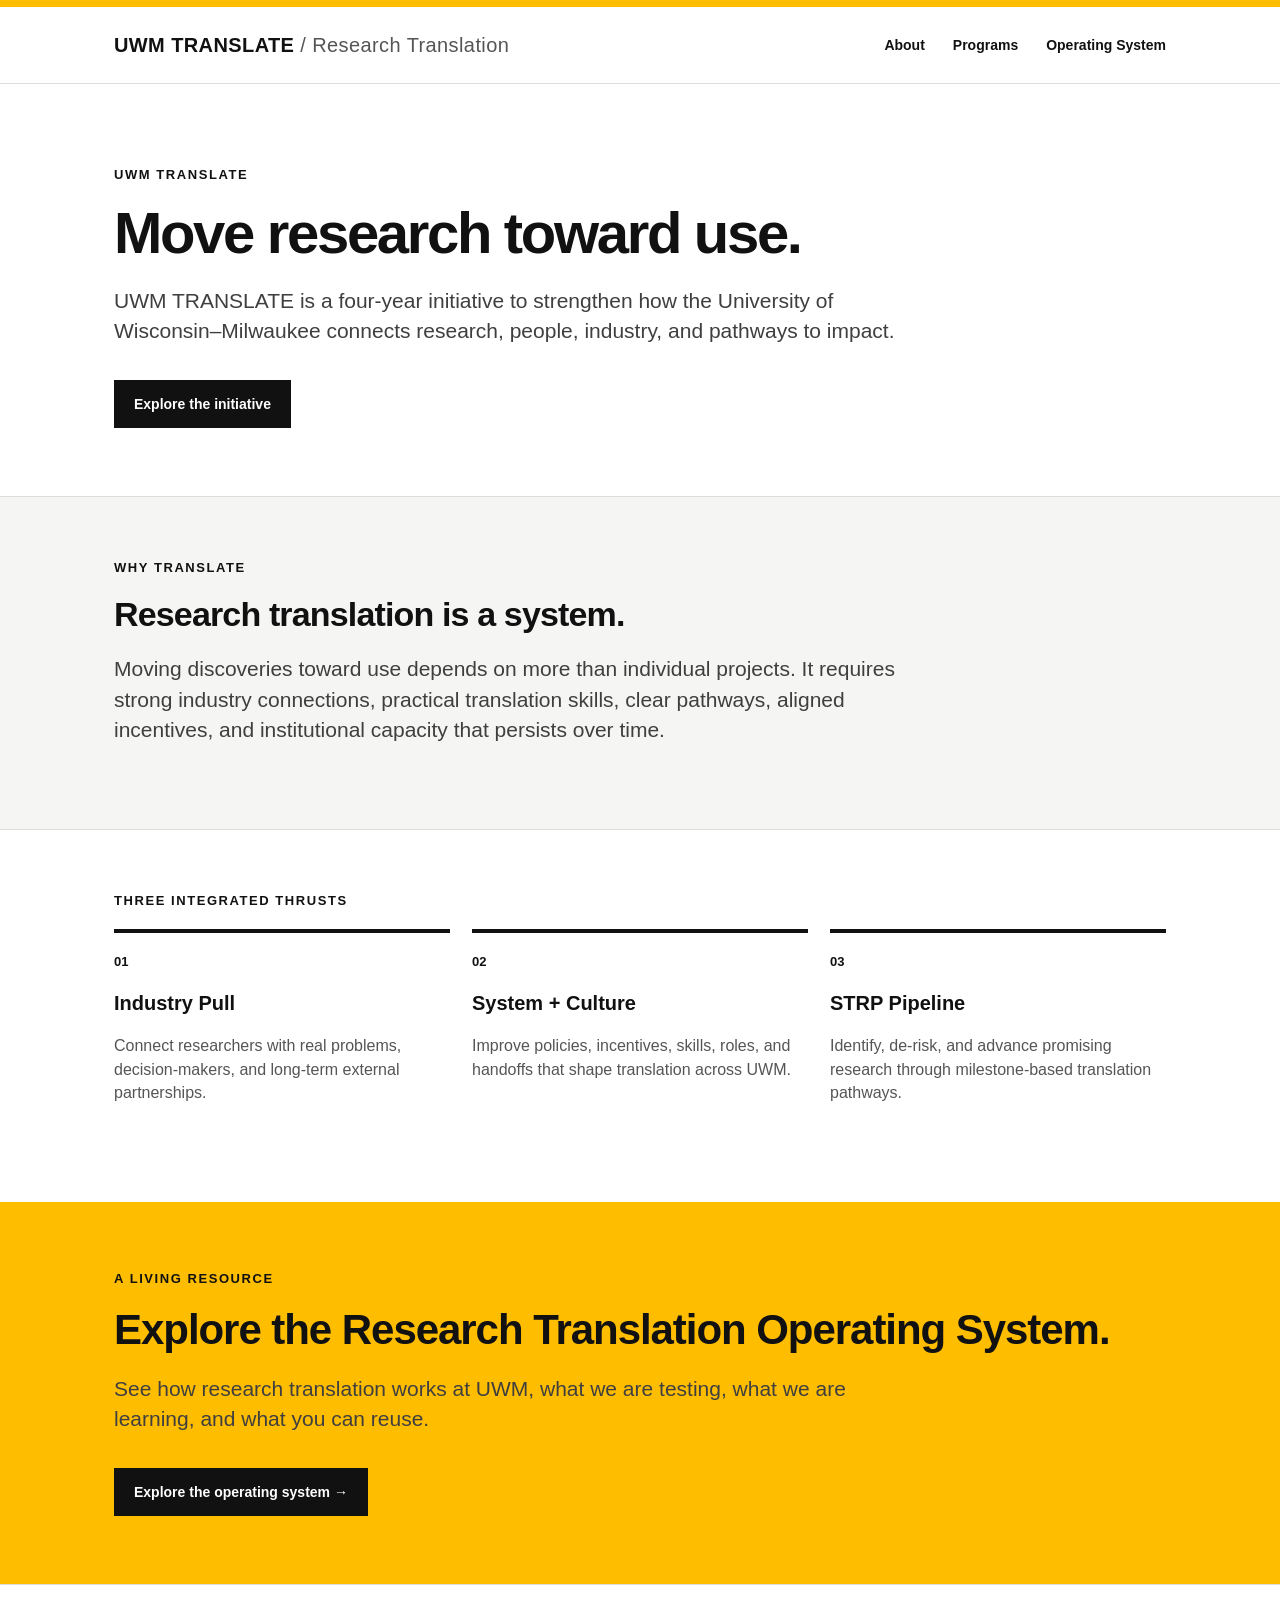
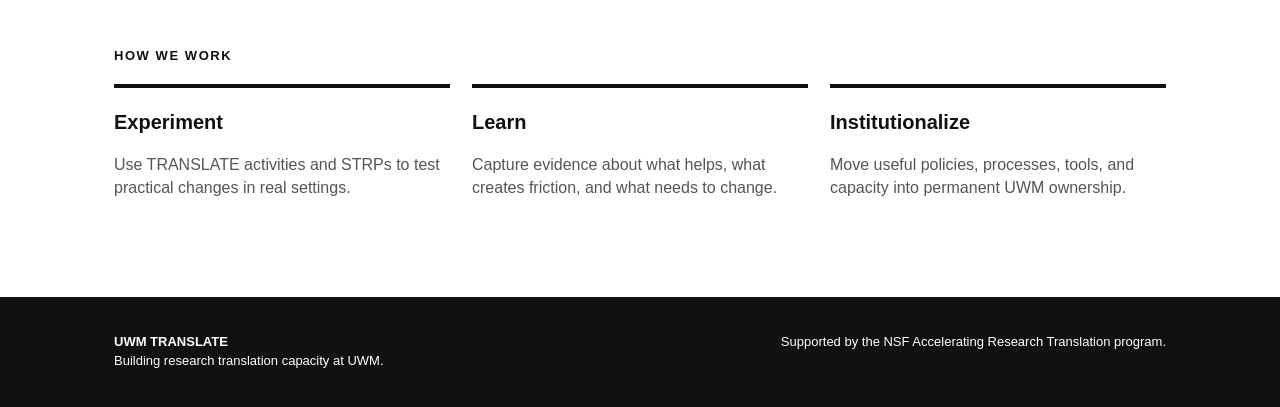
==== index.html @ 9ba5ec80 "Add files via upload" ====
<!doctype html><html><head><meta charset="utf-8"><meta name="viewport" content="width=device-width,initial-scale=1"><title>UWM TRANSLATE</title><link rel="stylesheet" href="css/styles.css"></head><body>

<header><div class="wrap"><nav>
<a class="brand" href="index.html">UWM TRANSLATE <span>/ Research Translation</span></a>
<div class="navlinks"><a href="index.html#about">About</a><a href="index.html#programs">Programs</a><a href="os/index.html">Operating System</a></div>
</nav></div></header>
<main>
<section class="hero"><div class="wrap"><div class="eyebrow">UWM TRANSLATE</div><h1>Move research toward use.</h1><p class="lead">UWM TRANSLATE is a four-year initiative to strengthen how the University of Wisconsin–Milwaukee connects research, people, industry, and pathways to impact.</p><a class="button" href="#about">Explore the initiative</a></div></section>

<section class="section light" id="about"><div class="wrap"><div class="eyebrow">Why TRANSLATE</div><h2>Research translation is a system.</h2><p class="lead">Moving discoveries toward use depends on more than individual projects. It requires strong industry connections, practical translation skills, clear pathways, aligned incentives, and institutional capacity that persists over time.</p></div></section>

<section class="section" id="programs"><div class="wrap"><div class="eyebrow">Three integrated thrusts</div><div class="grid3">
<div class="card"><div class="number">01</div><h3>Industry Pull</h3><p>Connect researchers with real problems, decision-makers, and long-term external partnerships.</p></div>
<div class="card"><div class="number">02</div><h3>System + Culture</h3><p>Improve policies, incentives, skills, roles, and handoffs that shape translation across UWM.</p></div>
<div class="card"><div class="number">03</div><h3>STRP Pipeline</h3><p>Identify, de-risk, and advance promising research through milestone-based translation pathways.</p></div>
</div></div></section>

<section class="portal gold"><div class="wrap"><div class="eyebrow">A living resource</div><h2>Explore the Research Translation Operating System.</h2><p class="lead">See how research translation works at UWM, what we are testing, what we are learning, and what you can reuse.</p><a class="button" href="os/index.html">Explore the operating system →</a></div></section>

<section class="section"><div class="wrap"><div class="eyebrow">How we work</div><div class="grid3">
<div class="card"><h3>Experiment</h3><p>Use TRANSLATE activities and STRPs to test practical changes in real settings.</p></div>
<div class="card"><h3>Learn</h3><p>Capture evidence about what helps, what creates friction, and what needs to change.</p></div>
<div class="card"><h3>Institutionalize</h3><p>Move useful policies, processes, tools, and capacity into permanent UWM ownership.</p></div>
</div></div></section>
</main><footer><div class="wrap footerline"><div><strong>UWM TRANSLATE</strong><br>Building research translation capacity at UWM.</div><div>Supported by the NSF Accelerating Research Translation program.</div></div></footer></body></html>
---- css/styles.css ----
:root{--gold:#ffbd00;--black:#111;--gray:#666;--light:#f5f5f3;--line:#deded9;--white:#fff}
*{box-sizing:border-box} body{margin:0;font-family:Arial,Helvetica,sans-serif;color:var(--black);background:#fff;line-height:1.45}
a{color:inherit;text-decoration:none}.wrap{max-width:1120px;margin:auto;padding:0 34px}
header{border-top:7px solid var(--gold);border-bottom:1px solid var(--line);background:#fff}
nav{height:76px;display:flex;align-items:center;justify-content:space-between}.brand{font-weight:800;letter-spacing:.02em;font-size:20px}
.brand span{font-weight:400;color:#555}.navlinks{display:flex;gap:28px;font-size:14px;font-weight:700}.navlinks a:hover{border-bottom:3px solid var(--gold)}
.hero{padding:82px 0 68px}.eyebrow{font-size:13px;font-weight:800;letter-spacing:.12em;text-transform:uppercase;margin-bottom:18px}
h1{font-size:58px;line-height:1.02;letter-spacing:-.04em;max-width:880px;margin:0 0 24px}h2{font-size:34px;line-height:1.1;letter-spacing:-.025em;margin:0 0 18px}
h3{font-size:20px;margin:0 0 8px}.lead{font-size:21px;max-width:790px;color:#3f3f3f}
.section{padding:62px 0;border-top:1px solid var(--line)}.gold{background:var(--gold);border:0}.light{background:var(--light)}
.grid3{display:grid;grid-template-columns:repeat(3,1fr);gap:22px}.grid2{display:grid;grid-template-columns:repeat(2,1fr);gap:22px}
.card{border-top:4px solid var(--black);padding:20px 0}.card p,.small{color:#555}.number{font-size:13px;font-weight:800;margin-bottom:18px}
.button{display:inline-block;background:#111;color:white;padding:14px 20px;font-weight:800;font-size:14px;margin-top:12px}
.button.alt{background:white;color:#111;border:1px solid #111}.portal{padding:68px 0}.portal h2{font-size:42px}
.domains{display:grid;grid-template-columns:repeat(3,1fr);gap:1px;background:#bbb;border:1px solid #bbb;margin-top:32px}
.domain{background:white;padding:24px;min-height:150px}.domain:hover{background:#fff7d6}.domain .arrow{font-size:24px;margin-top:14px}
.steps{display:grid;grid-template-columns:repeat(4,1fr);gap:22px;margin-top:30px}.step{border-top:3px solid #111;padding-top:14px}
footer{background:#111;color:white;padding:36px 0;font-size:13px}.footerline{display:flex;justify-content:space-between;gap:20px}
.breadcrumb{font-size:13px;color:#666;padding-top:28px}.artifact{border-top:1px solid var(--line);padding:22px 0}.status{display:inline-block;background:#eee;padding:4px 8px;font-size:11px;font-weight:800;text-transform:uppercase}
@media(max-width:760px){h1{font-size:42px}.grid3,.grid2,.domains,.steps{grid-template-columns:1fr}.navlinks{display:none}.wrap{padding:0 20px}.hero{padding:55px 0}}
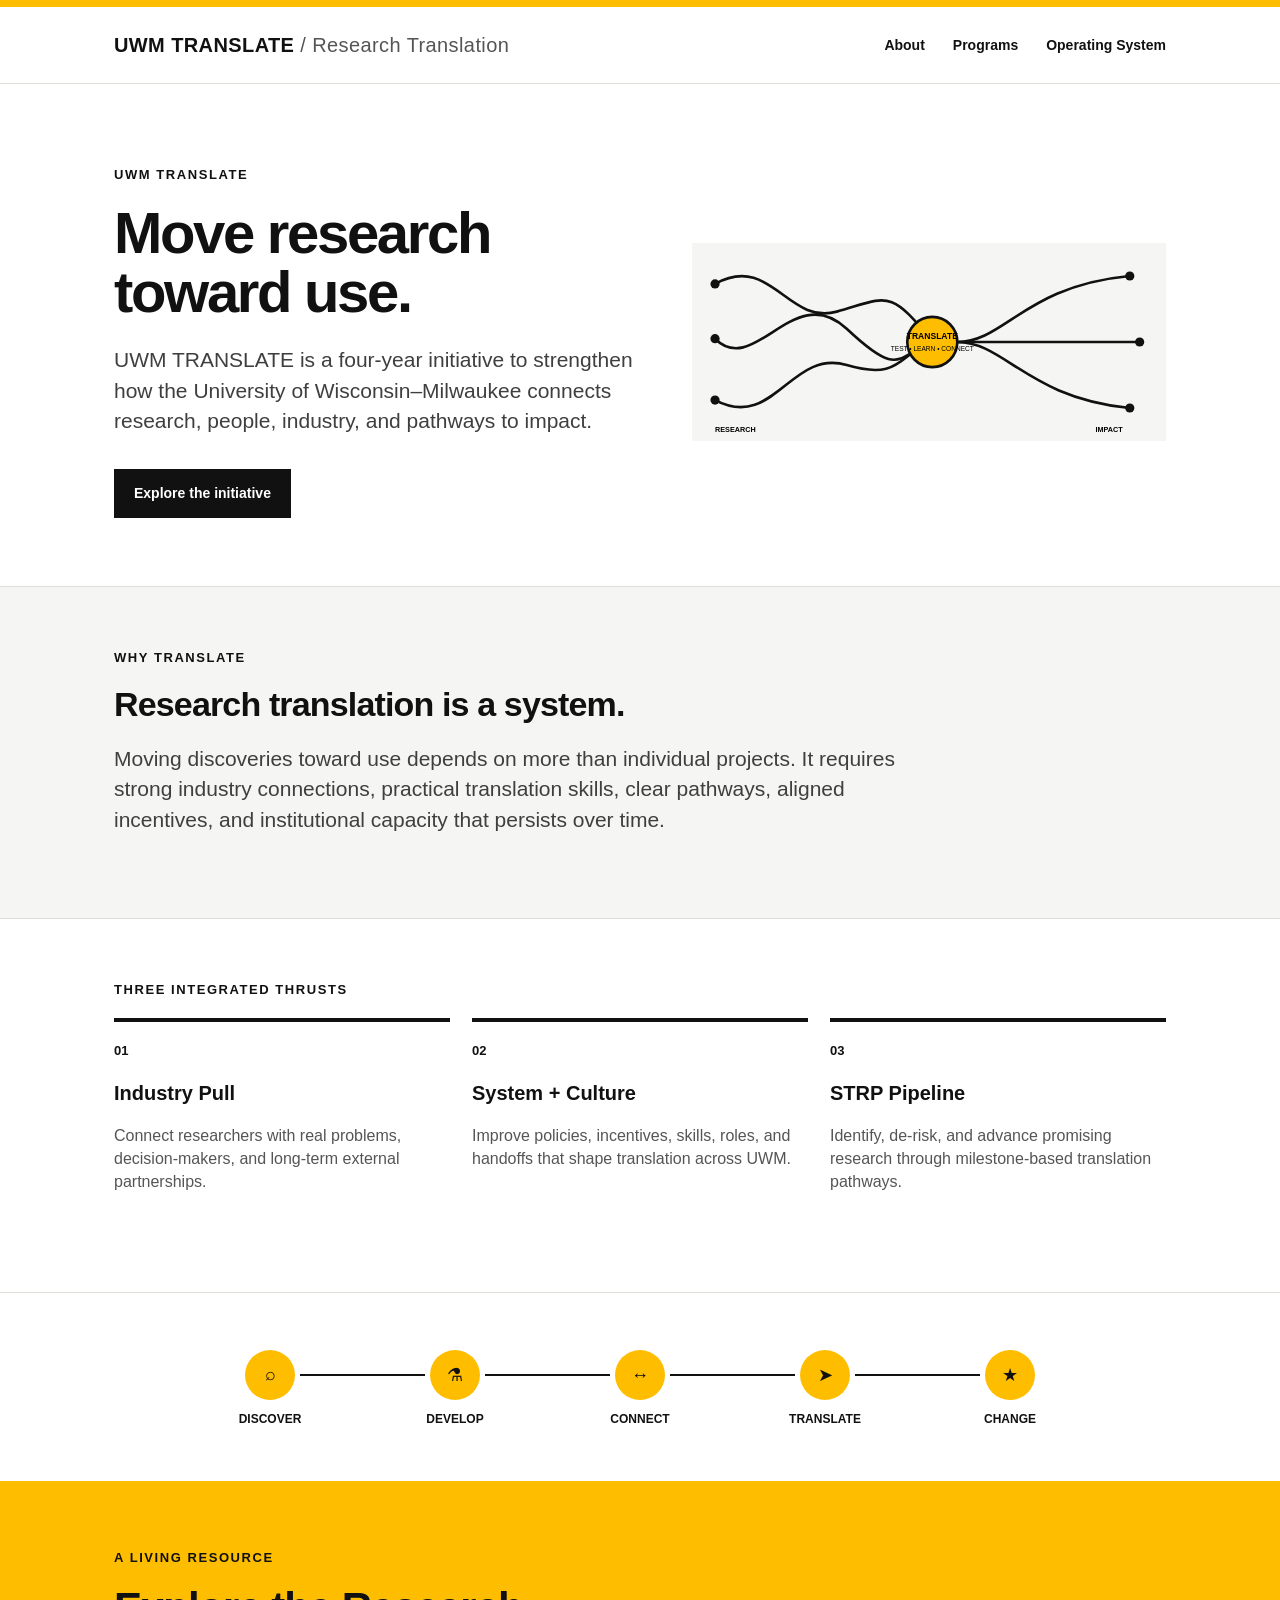
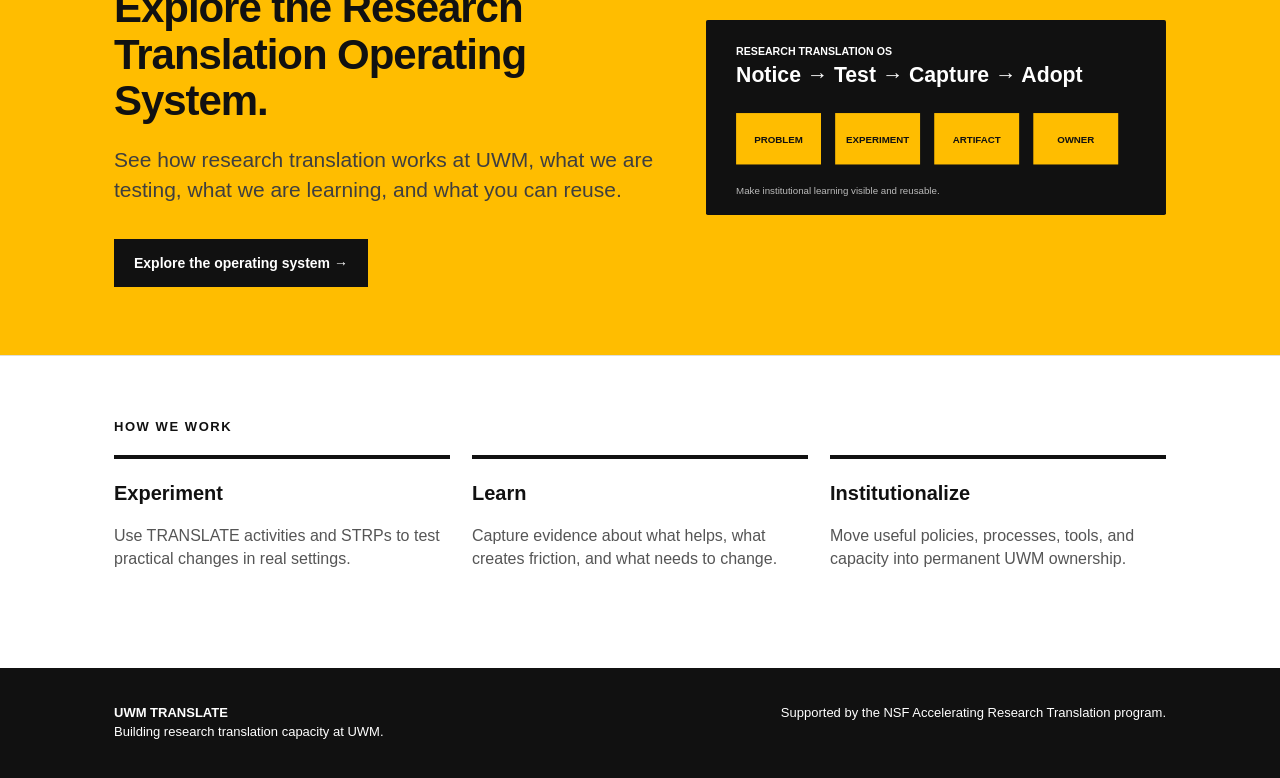
==== commit 9b04fb18: "Add files via upload" ====
--- a/index.html
+++ b/index.html
@@ -5,7 +5,10 @@
 <div class="navlinks"><a href="index.html#about">About</a><a href="index.html#programs">Programs</a><a href="os/index.html">Operating System</a></div>
 </nav></div></header>
 <main>
-<section class="hero"><div class="wrap"><div class="eyebrow">UWM TRANSLATE</div><h1>Move research toward use.</h1><p class="lead">UWM TRANSLATE is a four-year initiative to strengthen how the University of Wisconsin–Milwaukee connects research, people, industry, and pathways to impact.</p><a class="button" href="#about">Explore the initiative</a></div></section>
+<section class="hero"><div class="wrap hero-split">
+<div><div class="eyebrow">UWM TRANSLATE</div><h1>Move research toward use.</h1><p class="lead">UWM TRANSLATE is a four-year initiative to strengthen how the University of Wisconsin–Milwaukee connects research, people, industry, and pathways to impact.</p><a class="button" href="#about">Explore the initiative</a></div>
+<div class="hero-art"><img src="assets/research-to-impact.svg" alt="Research paths moving through translation toward multiple forms of impact"></div>
+</div></section>
 
 <section class="section light" id="about"><div class="wrap"><div class="eyebrow">Why TRANSLATE</div><h2>Research translation is a system.</h2><p class="lead">Moving discoveries toward use depends on more than individual projects. It requires strong industry connections, practical translation skills, clear pathways, aligned incentives, and institutional capacity that persists over time.</p></div></section>
 
@@ -14,8 +17,12 @@
 <div class="card"><div class="number">02</div><h3>System + Culture</h3><p>Improve policies, incentives, skills, roles, and handoffs that shape translation across UWM.</p></div>
 <div class="card"><div class="number">03</div><h3>STRP Pipeline</h3><p>Identify, de-risk, and advance promising research through milestone-based translation pathways.</p></div>
 </div></div></section>
+<section class="visual-band"><div class="wrap"><img src="assets/translation-pathway.svg" alt="Discover, develop, connect, translate, change"></div></section>
 
-<section class="portal gold"><div class="wrap"><div class="eyebrow">A living resource</div><h2>Explore the Research Translation Operating System.</h2><p class="lead">See how research translation works at UWM, what we are testing, what we are learning, and what you can reuse.</p><a class="button" href="os/index.html">Explore the operating system →</a></div></section>
+<section class="portal gold"><div class="wrap os-feature">
+<div><div class="eyebrow">A living resource</div><h2>Explore the Research Translation Operating System.</h2><p class="lead">See how research translation works at UWM, what we are testing, what we are learning, and what you can reuse.</p><a class="button" href="os/index.html">Explore the operating system →</a></div>
+<div><img src="assets/os-loop.svg" alt="Research Translation Operating System: notice, test, capture, adopt"></div>
+</div></section>
 
 <section class="section"><div class="wrap"><div class="eyebrow">How we work</div><div class="grid3">
 <div class="card"><h3>Experiment</h3><p>Use TRANSLATE activities and STRPs to test practical changes in real settings.</p></div>
--- a/css/styles.css
+++ b/css/styles.css
@@ -19,3 +19,11 @@
 footer{background:#111;color:white;padding:36px 0;font-size:13px}.footerline{display:flex;justify-content:space-between;gap:20px}
 .breadcrumb{font-size:13px;color:#666;padding-top:28px}.artifact{border-top:1px solid var(--line);padding:22px 0}.status{display:inline-block;background:#eee;padding:4px 8px;font-size:11px;font-weight:800;text-transform:uppercase}
 @media(max-width:760px){h1{font-size:42px}.grid3,.grid2,.domains,.steps{grid-template-columns:1fr}.navlinks{display:none}.wrap{padding:0 20px}.hero{padding:55px 0}}
+
+.hero-split{display:grid;grid-template-columns:1.05fr .95fr;gap:54px;align-items:center}
+.hero-art img{width:100%;display:block}
+.visual-band{padding:34px 0;border-top:1px solid var(--line)}
+.visual-band img{display:block;width:100%;max-width:900px;margin:auto}
+.os-feature{display:grid;grid-template-columns:1fr .85fr;gap:50px;align-items:center}
+.os-feature img{width:100%;display:block}
+@media(max-width:760px){.hero-split,.os-feature{grid-template-columns:1fr}.hero-art{order:-1}.hero-art img{max-width:520px}.visual-band{display:none}}
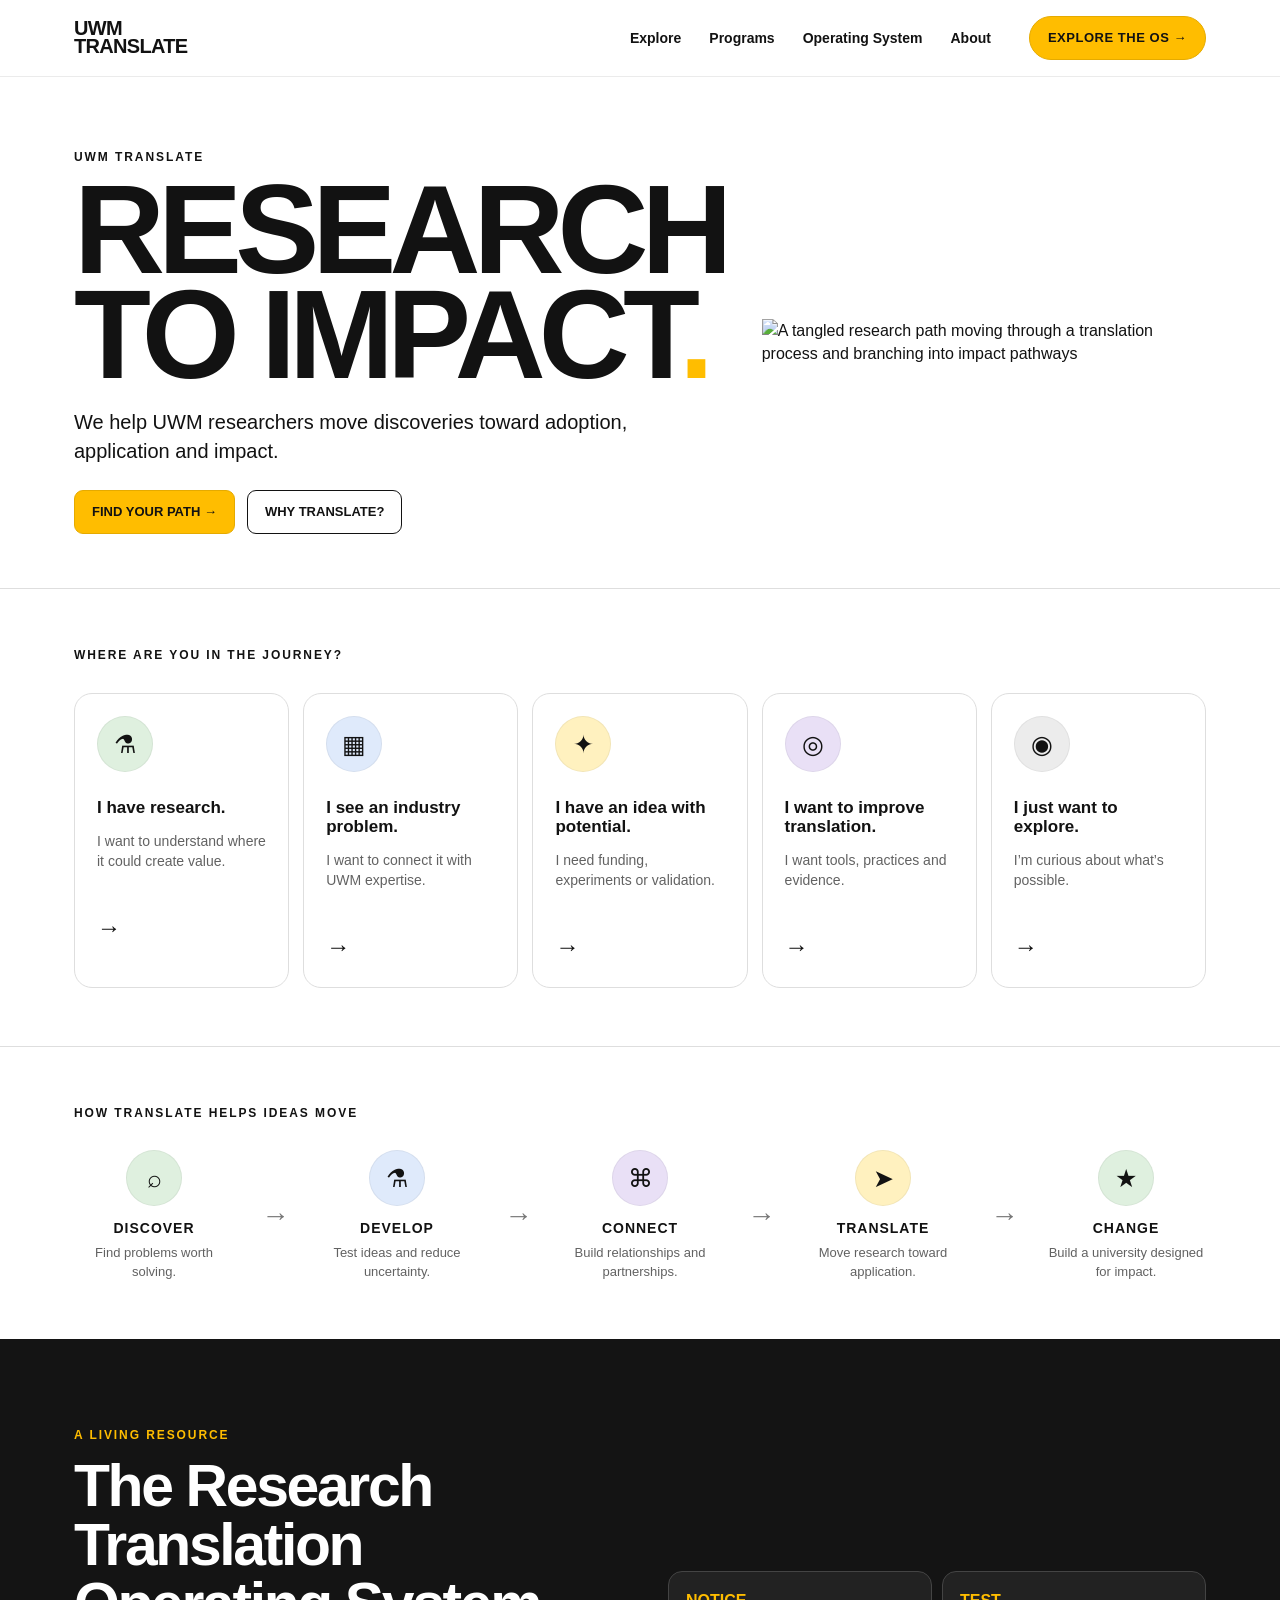
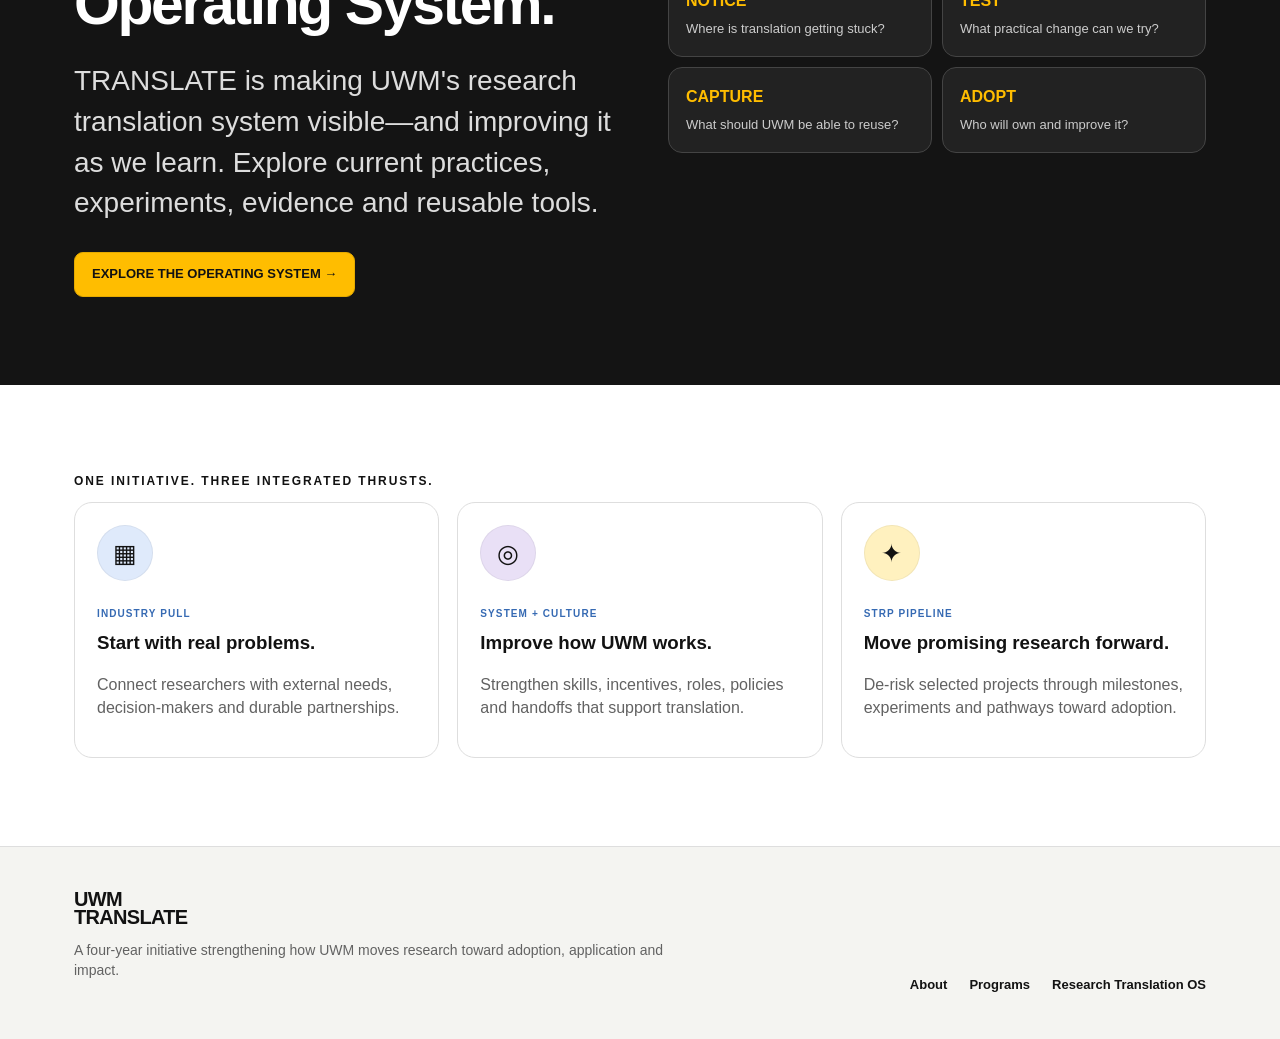
==== commit 0dea7037: "Add files via upload" ====
--- a/index.html
+++ b/index.html
@@ -1,32 +1,28 @@
-<!doctype html><html><head><meta charset="utf-8"><meta name="viewport" content="width=device-width,initial-scale=1"><title>UWM TRANSLATE</title><link rel="stylesheet" href="css/styles.css"></head><body>
+<!doctype html><html><head><meta charset="utf-8"><meta name="viewport" content="width=device-width,initial-scale=1"><title>UWM TRANSLATE — Research to Impact</title><link rel="stylesheet" href="assets/styles.css"></head><body><header class="site-header"><div class="header-inner"><a class="brand" href="index.html"><span>UWM</span><span>TRANSLATE</span></a><nav class="nav"><a href="#journey">Explore</a><a href="#program">Programs</a><a href="os/index.html">Operating System</a><a href="#about">About</a></nav><a class="cta" href="os/index.html">EXPLORE THE OS →</a></div></header><main>
+<section class="hero"><div class="container hero-grid"><div class="hero-copy"><div class="eyebrow">UWM TRANSLATE</div><h1 class="display">RESEARCH<br>TO IMPACT<span style="color:var(--gold)">.</span></h1><p>We help UWM researchers move discoveries toward adoption, application and impact.</p><div class="hero-actions"><a class="button gold" href="#journey">FIND YOUR PATH →</a><a class="button ghost" href="#about">WHY TRANSLATE?</a></div></div><div class="hero-graphic"><img class="translation-graphic" src="https://ivastgit.github.io/uwm-translate-prototype/assets/graphic.svg" alt="A tangled research path moving through a translation process and branching into impact pathways"></div></div></section>
 
-<header><div class="wrap"><nav>
-<a class="brand" href="index.html">UWM TRANSLATE <span>/ Research Translation</span></a>
-<div class="navlinks"><a href="index.html#about">About</a><a href="index.html#programs">Programs</a><a href="os/index.html">Operating System</a></div>
-</nav></div></header>
-<main>
-<section class="hero"><div class="wrap hero-split">
-<div><div class="eyebrow">UWM TRANSLATE</div><h1>Move research toward use.</h1><p class="lead">UWM TRANSLATE is a four-year initiative to strengthen how the University of Wisconsin–Milwaukee connects research, people, industry, and pathways to impact.</p><a class="button" href="#about">Explore the initiative</a></div>
-<div class="hero-art"><img src="assets/research-to-impact.svg" alt="Research paths moving through translation toward multiple forms of impact"></div>
-</div></section>
+<section class="section-sm" id="journey"><div class="container"><div class="eyebrow">Where are you in the journey?</div><div class="journey-grid">
+<a class="journey-card" href="#program"><div class="icon-bubble green">⚗</div><h3>I have research.</h3><p>I want to understand where it could create value.</p><div class="arrow">→</div></a>
+<a class="journey-card" href="#program"><div class="icon-bubble blue">▦</div><h3>I see an industry problem.</h3><p>I want to connect it with UWM expertise.</p><div class="arrow">→</div></a>
+<a class="journey-card" href="#program"><div class="icon-bubble goldbg">✦</div><h3>I have an idea with potential.</h3><p>I need funding, experiments or validation.</p><div class="arrow">→</div></a>
+<a class="journey-card" href="os/index.html"><div class="icon-bubble purple">◎</div><h3>I want to improve translation.</h3><p>I want tools, practices and evidence.</p><div class="arrow">→</div></a>
+<a class="journey-card" href="#about"><div class="icon-bubble gray">◉</div><h3>I just want to explore.</h3><p>I’m curious about what’s possible.</p><div class="arrow">→</div></a>
+</div></div></section>
 
-<section class="section light" id="about"><div class="wrap"><div class="eyebrow">Why TRANSLATE</div><h2>Research translation is a system.</h2><p class="lead">Moving discoveries toward use depends on more than individual projects. It requires strong industry connections, practical translation skills, clear pathways, aligned incentives, and institutional capacity that persists over time.</p></div></section>
+<section class="section-sm process" id="program"><div class="container"><div class="eyebrow">How TRANSLATE helps ideas move</div><div class="process-row">
+<div class="process-step"><div class="icon-bubble green">⌕</div><strong>DISCOVER</strong><span>Find problems worth solving.</span></div><div class="process-arrow">→</div>
+<div class="process-step"><div class="icon-bubble blue">⚗</div><strong>DEVELOP</strong><span>Test ideas and reduce uncertainty.</span></div><div class="process-arrow">→</div>
+<div class="process-step"><div class="icon-bubble purple">⌘</div><strong>CONNECT</strong><span>Build relationships and partnerships.</span></div><div class="process-arrow">→</div>
+<div class="process-step"><div class="icon-bubble goldbg">➤</div><strong>TRANSLATE</strong><span>Move research toward application.</span></div><div class="process-arrow">→</div>
+<div class="process-step"><div class="icon-bubble green">★</div><strong>CHANGE</strong><span>Build a university designed for impact.</span></div>
+</div></div></section>
 
-<section class="section" id="programs"><div class="wrap"><div class="eyebrow">Three integrated thrusts</div><div class="grid3">
-<div class="card"><div class="number">01</div><h3>Industry Pull</h3><p>Connect researchers with real problems, decision-makers, and long-term external partnerships.</p></div>
-<div class="card"><div class="number">02</div><h3>System + Culture</h3><p>Improve policies, incentives, skills, roles, and handoffs that shape translation across UWM.</p></div>
-<div class="card"><div class="number">03</div><h3>STRP Pipeline</h3><p>Identify, de-risk, and advance promising research through milestone-based translation pathways.</p></div>
+<section class="section os-callout"><div class="container os-grid"><div><div class="eyebrow">A living resource</div><h2 class="h2">The Research Translation Operating System.</h2><p class="lede">TRANSLATE is making UWM's research translation system visible—and improving it as we learn. Explore current practices, experiments, evidence and reusable tools.</p><a class="button gold" href="os/index.html">EXPLORE THE OPERATING SYSTEM →</a></div>
+<div class="os-map"><div class="os-chip"><strong>NOTICE</strong><span>Where is translation getting stuck?</span></div><div class="os-chip"><strong>TEST</strong><span>What practical change can we try?</span></div><div class="os-chip"><strong>CAPTURE</strong><span>What should UWM be able to reuse?</span></div><div class="os-chip"><strong>ADOPT</strong><span>Who will own and improve it?</span></div></div></div></section>
+
+<section class="section" id="about"><div class="container"><div class="eyebrow">One initiative. Three integrated thrusts.</div><div class="grid-3">
+<div class="card"><div class="icon-bubble blue">▦</div><div class="card-kicker">Industry Pull</div><h3>Start with real problems.</h3><p>Connect researchers with external needs, decision-makers and durable partnerships.</p></div>
+<div class="card"><div class="icon-bubble purple">◎</div><div class="card-kicker">System + Culture</div><h3>Improve how UWM works.</h3><p>Strengthen skills, incentives, roles, policies and handoffs that support translation.</p></div>
+<div class="card"><div class="icon-bubble goldbg">✦</div><div class="card-kicker">STRP Pipeline</div><h3>Move promising research forward.</h3><p>De-risk selected projects through milestones, experiments and pathways toward adoption.</p></div>
 </div></div></section>
-<section class="visual-band"><div class="wrap"><img src="assets/translation-pathway.svg" alt="Discover, develop, connect, translate, change"></div></section>
-
-<section class="portal gold"><div class="wrap os-feature">
-<div><div class="eyebrow">A living resource</div><h2>Explore the Research Translation Operating System.</h2><p class="lead">See how research translation works at UWM, what we are testing, what we are learning, and what you can reuse.</p><a class="button" href="os/index.html">Explore the operating system →</a></div>
-<div><img src="assets/os-loop.svg" alt="Research Translation Operating System: notice, test, capture, adopt"></div>
-</div></section>
-
-<section class="section"><div class="wrap"><div class="eyebrow">How we work</div><div class="grid3">
-<div class="card"><h3>Experiment</h3><p>Use TRANSLATE activities and STRPs to test practical changes in real settings.</p></div>
-<div class="card"><h3>Learn</h3><p>Capture evidence about what helps, what creates friction, and what needs to change.</p></div>
-<div class="card"><h3>Institutionalize</h3><p>Move useful policies, processes, tools, and capacity into permanent UWM ownership.</p></div>
-</div></div></section>
-</main><footer><div class="wrap footerline"><div><strong>UWM TRANSLATE</strong><br>Building research translation capacity at UWM.</div><div>Supported by the NSF Accelerating Research Translation program.</div></div></footer></body></html>+</main><footer class="footer"><div class="container footer-grid"><div><a class="brand" href="index.html"><span>UWM</span><span>TRANSLATE</span></a><p class="footer-note">A four-year initiative strengthening how UWM moves research toward adoption, application and impact.</p></div><div class="footer-links"><a href="#about">About</a><a href="#program">Programs</a><a href="os/index.html">Research Translation OS</a></div></div></footer></body></html>
--- a/assets/styles.css
+++ b/assets/styles.css
@@ -0,0 +1,22 @@
+
+:root{--ink:#121212;--muted:#626262;--line:#dedede;--paper:#fff;--soft:#f7f7f5;--gold:#ffbd00;--gold-soft:#fff1bf;--green:#dff0df;--green-strong:#328b4c;--blue:#dfeafb;--blue-strong:#366ab3;--purple:#e9e0f6;--purple-strong:#7654a6;--peach:#f8e7d9;--radius:18px;--shadow:0 12px 35px rgba(0,0,0,.08);--max:1180px}
+*{box-sizing:border-box}html{scroll-behavior:smooth}body{margin:0;background:var(--paper);color:var(--ink);font-family:Arial,Helvetica,sans-serif;line-height:1.45}a{color:inherit}img{max-width:100%;display:block}
+.site-header{position:sticky;top:0;z-index:100;background:rgba(255,255,255,.95);backdrop-filter:blur(10px);border-bottom:1px solid rgba(0,0,0,.08)}
+.header-inner{max-width:var(--max);margin:auto;min-height:76px;display:flex;align-items:center;gap:28px;padding:0 24px}.brand{font-weight:900;letter-spacing:-.035em;text-decoration:none;line-height:.88;font-size:20px;min-width:125px}.brand span{display:block}
+.nav{margin-left:auto;display:flex;align-items:center;gap:8px}.nav a{text-decoration:none;padding:26px 10px;font-weight:700;font-size:14px}.nav a:hover{color:#8d6900}.cta{display:inline-flex;text-decoration:none;font-size:13px;font-weight:900;letter-spacing:.04em;background:var(--gold);padding:12px 18px;border-radius:999px;border:1px solid #e5aa00}
+.container{max-width:var(--max);margin:auto;padding:0 24px}.hero{padding:72px 0 54px;border-bottom:1px solid var(--line)}.hero-grid{display:grid;grid-template-columns:1.03fr .97fr;align-items:center;gap:36px}
+.eyebrow{text-transform:uppercase;letter-spacing:.16em;font-size:12px;font-weight:900;margin-bottom:12px}.display{margin:0;max-width:720px;font-size:clamp(60px,10vw,126px);line-height:.83;letter-spacing:-.055em;font-weight:900}.hero-copy p{max-width:600px;font-size:20px}.hero-actions{display:flex;gap:12px;flex-wrap:wrap;margin-top:24px}
+.button{display:inline-flex;align-items:center;gap:9px;text-decoration:none;padding:12px 17px;border-radius:9px;font-weight:900;font-size:13px;border:1px solid var(--ink);background:var(--ink);color:#fff}.button.gold{background:var(--gold);border-color:#e5aa00;color:var(--ink)}.button.ghost{background:#fff;color:var(--ink)}
+.hero-graphic{min-height:380px;display:grid;place-items:center}.translation-graphic{width:min(100%,540px);height:auto}
+.section{padding:88px 0}.section-sm{padding:58px 0}.h2{margin:0;font-size:clamp(36px,4.6vw,60px);line-height:1;letter-spacing:-.04em}.lede{font-size:clamp(20px,2.2vw,28px);max-width:780px;color:#272727}
+.journey-grid{display:grid;grid-template-columns:repeat(5,1fr);gap:14px;margin-top:28px}.journey-card,.card{border:1px solid var(--line);border-radius:var(--radius);background:#fff;padding:22px;text-decoration:none;transition:.18s}.journey-card:hover,.card:hover{transform:translateY(-3px);box-shadow:var(--shadow)}
+.icon-bubble{width:56px;height:56px;border-radius:50%;display:grid;place-items:center;font-size:25px;margin-bottom:26px;border:1px solid rgba(0,0,0,.05)}.green{background:var(--green)}.blue{background:var(--blue)}.goldbg{background:var(--gold-soft)}.purple{background:var(--purple)}.gray{background:#ececec}
+.journey-card h3{font-size:17px;line-height:1.13;margin:0 0 8px}.journey-card p{font-size:14px;color:var(--muted);min-height:62px}.arrow{font-size:24px;margin-top:18px}
+.process{border-top:1px solid var(--line)}.process-row{display:grid;grid-template-columns:repeat(9,auto);align-items:center;justify-content:space-between;gap:10px;margin-top:28px}.process-step{max-width:160px;text-align:center}.process-step .icon-bubble{margin:0 auto 12px}.process-step strong{display:block;font-size:14px;letter-spacing:.07em}.process-step span{display:block;font-size:13px;color:var(--muted);margin-top:5px}.process-arrow{font-size:28px;color:#777}
+.os-callout{background:#141414;color:#fff}.os-callout .eyebrow{color:var(--gold)}.os-grid{display:grid;grid-template-columns:1fr 1fr;gap:56px;align-items:center}.os-callout .lede{color:#ddd}.os-map{display:grid;grid-template-columns:repeat(2,1fr);gap:10px}.os-chip{background:#222;border:1px solid #444;border-radius:14px;padding:17px}.os-chip strong{color:var(--gold);display:block;margin-bottom:4px}.os-chip span{font-size:13px;color:#ccc}
+.grid-3{display:grid;grid-template-columns:repeat(3,1fr);gap:18px}.card-kicker{text-transform:uppercase;font-size:10px;color:var(--blue-strong);letter-spacing:.11em;font-weight:900}.card h3{margin:8px 0}.card p{color:var(--muted)}.text-link{color:#295aa6;text-decoration:none;font-weight:900;font-size:13px}
+.footer{background:#f4f4f1;border-top:1px solid var(--line);padding:44px 0}.footer-grid{display:grid;grid-template-columns:1.2fr 1fr;gap:30px;align-items:end}.footer-note{max-width:590px;color:var(--muted);font-size:14px}.footer-links{display:flex;justify-content:flex-end;gap:22px;flex-wrap:wrap}.footer-links a{font-size:13px;font-weight:800;text-decoration:none}
+.page-hero{padding:78px 0 66px;border-bottom:1px solid var(--line)}.domain-grid{display:grid;grid-template-columns:repeat(3,1fr);gap:14px}.domain{border:1px solid var(--line);border-radius:18px;padding:24px;text-decoration:none}.domain:hover{box-shadow:var(--shadow);transform:translateY(-2px)}.domain p{color:var(--muted)}
+.artifact{padding:24px 0;border-bottom:1px solid var(--line)}.status{display:inline-block;padding:5px 9px;border-radius:999px;background:var(--gold-soft);font-size:11px;font-weight:900;text-transform:uppercase}
+@media(max-width:930px){.nav{display:none}.hero-grid,.os-grid{grid-template-columns:1fr}.hero-graphic{min-height:280px}.journey-grid{grid-template-columns:repeat(2,1fr)}.journey-card:last-child{grid-column:1/-1}.process-row{grid-template-columns:1fr;justify-items:start}.process-step{max-width:none;display:grid;grid-template-columns:58px 110px 1fr;align-items:center;text-align:left;gap:14px}.process-step .icon-bubble{margin:0}.process-arrow{transform:rotate(90deg);margin-left:18px}.grid-3,.domain-grid{grid-template-columns:1fr}}
+@media(max-width:620px){.display{font-size:clamp(56px,20vw,82px)}.section{padding:64px 0}.journey-grid{grid-template-columns:1fr}.journey-card:last-child{grid-column:auto}.footer-grid{grid-template-columns:1fr}.footer-links{justify-content:flex-start}}
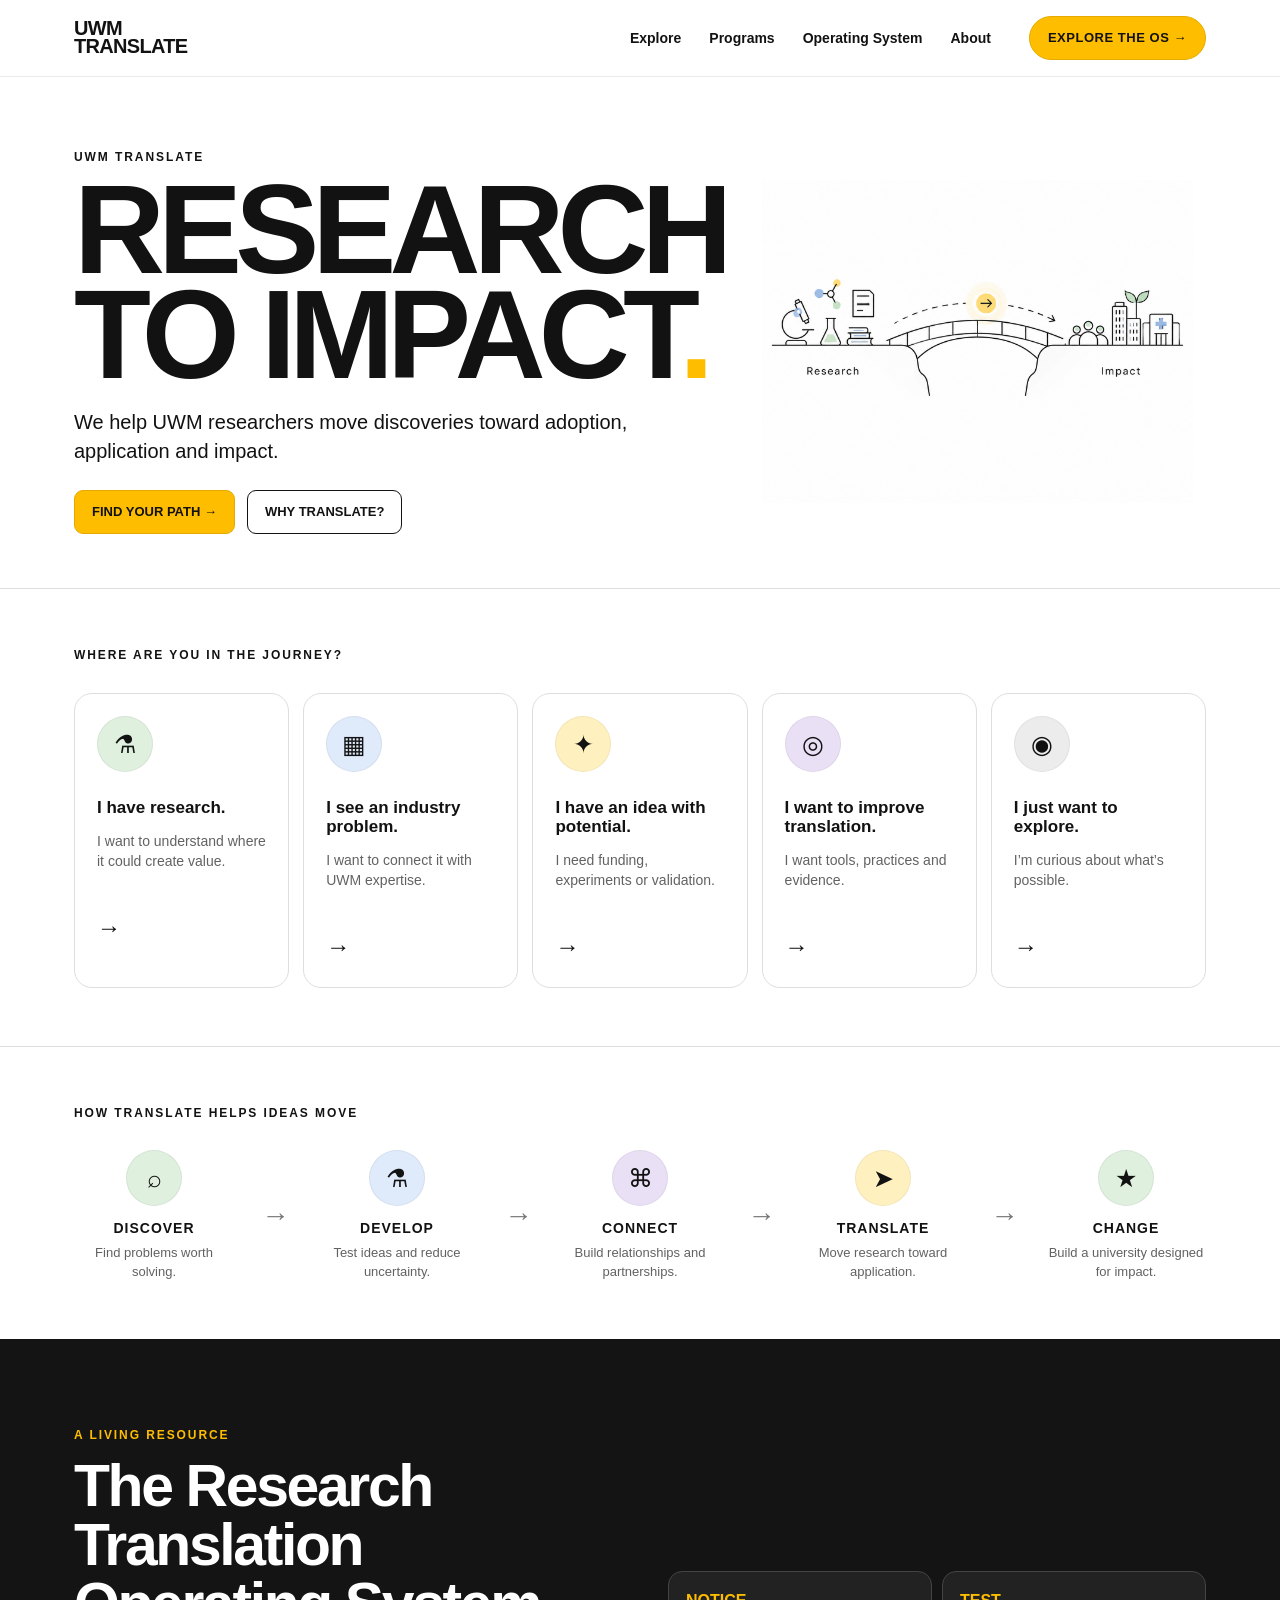
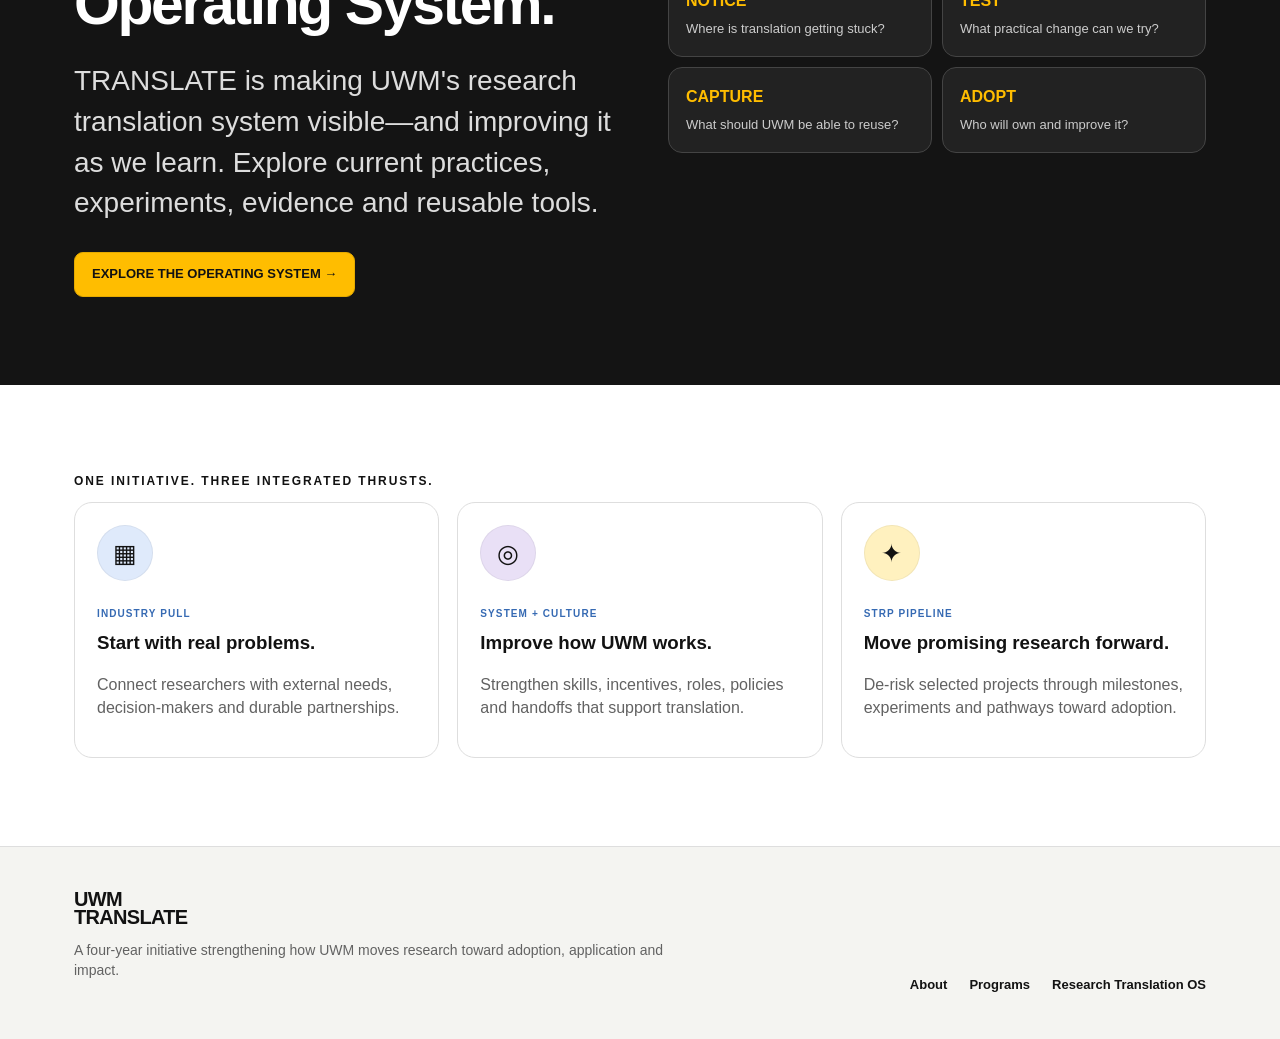
==== commit c0df753c: "Update index.html to replace graphics to PNG" ====
--- a/index.html
+++ b/index.html
@@ -1,5 +1,7 @@
 <!doctype html><html><head><meta charset="utf-8"><meta name="viewport" content="width=device-width,initial-scale=1"><title>UWM TRANSLATE — Research to Impact</title><link rel="stylesheet" href="assets/styles.css"></head><body><header class="site-header"><div class="header-inner"><a class="brand" href="index.html"><span>UWM</span><span>TRANSLATE</span></a><nav class="nav"><a href="#journey">Explore</a><a href="#program">Programs</a><a href="os/index.html">Operating System</a><a href="#about">About</a></nav><a class="cta" href="os/index.html">EXPLORE THE OS →</a></div></header><main>
-<section class="hero"><div class="container hero-grid"><div class="hero-copy"><div class="eyebrow">UWM TRANSLATE</div><h1 class="display">RESEARCH<br>TO IMPACT<span style="color:var(--gold)">.</span></h1><p>We help UWM researchers move discoveries toward adoption, application and impact.</p><div class="hero-actions"><a class="button gold" href="#journey">FIND YOUR PATH →</a><a class="button ghost" href="#about">WHY TRANSLATE?</a></div></div><div class="hero-graphic"><img class="translation-graphic" src="https://ivastgit.github.io/uwm-translate-prototype/assets/graphic.svg" alt="A tangled research path moving through a translation process and branching into impact pathways"></div></div></section>
+<section class="hero"><div class="container hero-grid"><div class="hero-copy"><div class="eyebrow">UWM TRANSLATE</div><h1 class="display">RESEARCH<br>TO IMPACT<span style="color:var(--gold)">.</span></h1><p>We help UWM researchers move discoveries toward adoption, application and impact.</p><div class="hero-actions"><a class="button gold" href="#journey">FIND YOUR PATH →</a><a class="button ghost" href="#about">WHY TRANSLATE?</a></div></div><div class="hero-graphic"><img class="translation-graphic"
+     src="assets/research-translation.png"
+     alt="Research translation from discovery to impact"></div></div></section>
 
 <section class="section-sm" id="journey"><div class="container"><div class="eyebrow">Where are you in the journey?</div><div class="journey-grid">
 <a class="journey-card" href="#program"><div class="icon-bubble green">⚗</div><h3>I have research.</h3><p>I want to understand where it could create value.</p><div class="arrow">→</div></a>
@@ -25,4 +27,4 @@
 <div class="card"><div class="icon-bubble purple">◎</div><div class="card-kicker">System + Culture</div><h3>Improve how UWM works.</h3><p>Strengthen skills, incentives, roles, policies and handoffs that support translation.</p></div>
 <div class="card"><div class="icon-bubble goldbg">✦</div><div class="card-kicker">STRP Pipeline</div><h3>Move promising research forward.</h3><p>De-risk selected projects through milestones, experiments and pathways toward adoption.</p></div>
 </div></div></section>
-</main><footer class="footer"><div class="container footer-grid"><div><a class="brand" href="index.html"><span>UWM</span><span>TRANSLATE</span></a><p class="footer-note">A four-year initiative strengthening how UWM moves research toward adoption, application and impact.</p></div><div class="footer-links"><a href="#about">About</a><a href="#program">Programs</a><a href="os/index.html">Research Translation OS</a></div></div></footer></body></html>+</main><footer class="footer"><div class="container footer-grid"><div><a class="brand" href="index.html"><span>UWM</span><span>TRANSLATE</span></a><p class="footer-note">A four-year initiative strengthening how UWM moves research toward adoption, application and impact.</p></div><div class="footer-links"><a href="#about">About</a><a href="#program">Programs</a><a href="os/index.html">Research Translation OS</a></div></div></footer></body></html>
